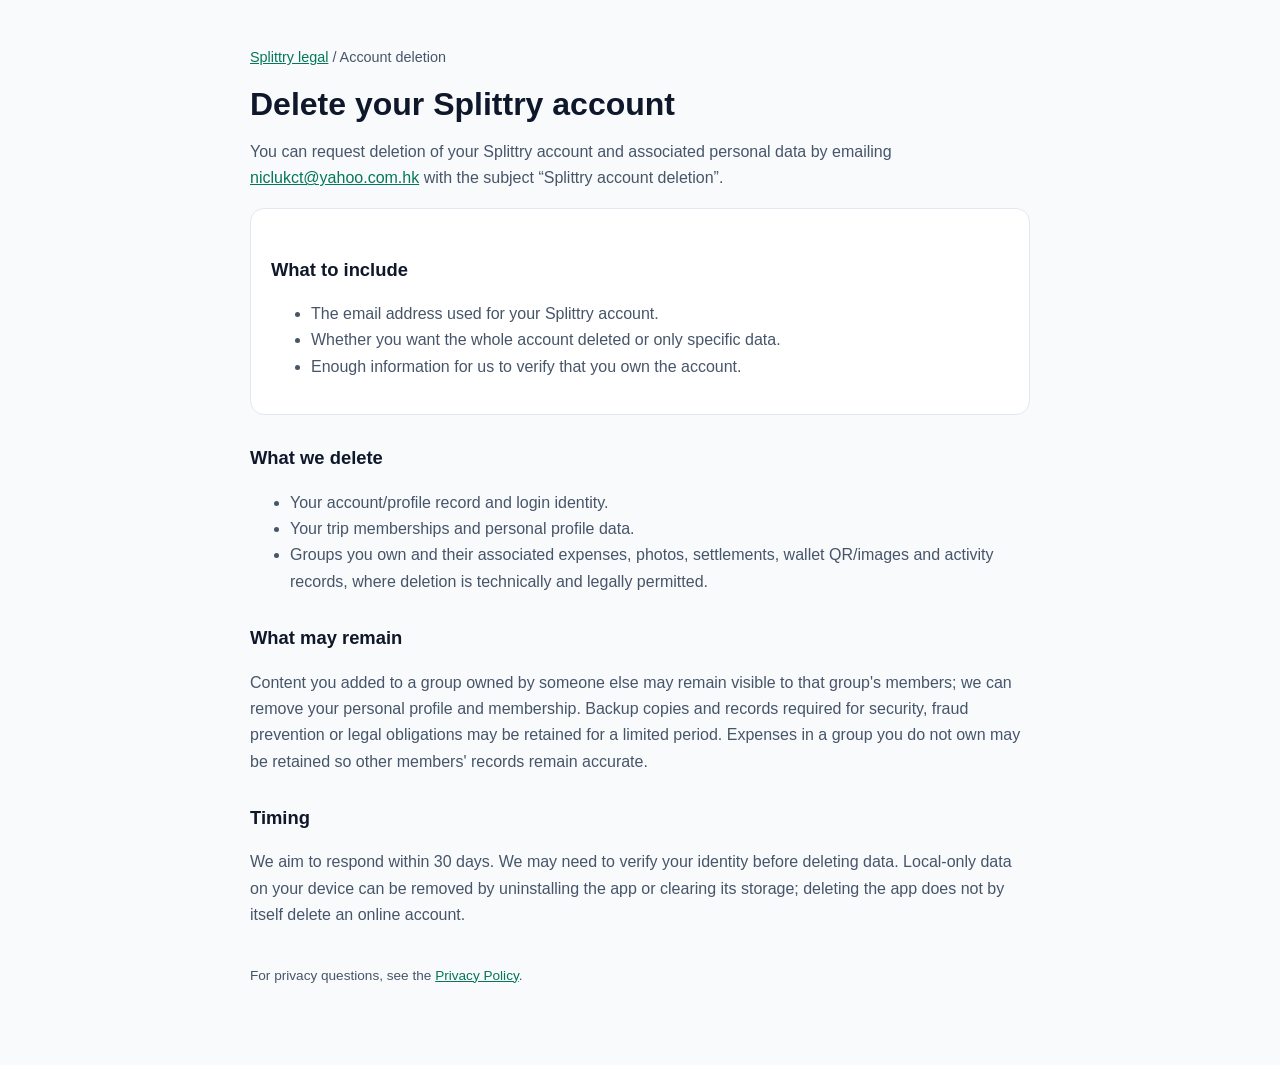
==== delete-account.html @ b38d383f "Add Splittry legal pages" ====
<!doctype html><html lang="en"><head><meta charset="utf-8"><meta name="viewport" content="width=device-width,initial-scale=1"><title>Delete your Splittry account</title><link rel="stylesheet" href="styles.css"></head><body><main class="wrap">
<p class="meta"><a href="index.html">Splittry legal</a> / Account deletion</p>
<h1>Delete your Splittry account</h1>
<p>You can request deletion of your Splittry account and associated personal data by emailing <a href="mailto:niclukct@yahoo.com.hk?subject=Splittry%20account%20deletion">niclukct@yahoo.com.hk</a> with the subject “Splittry account deletion”.</p>
<div class="card"><h2>What to include</h2><ul><li>The email address used for your Splittry account.</li><li>Whether you want the whole account deleted or only specific data.</li><li>Enough information for us to verify that you own the account.</li></ul></div>
<h2>What we delete</h2><ul><li>Your account/profile record and login identity.</li><li>Your trip memberships and personal profile data.</li><li>Groups you own and their associated expenses, photos, settlements, wallet QR/images and activity records, where deletion is technically and legally permitted.</li></ul>
<h2>What may remain</h2><p>Content you added to a group owned by someone else may remain visible to that group's members; we can remove your personal profile and membership. Backup copies and records required for security, fraud prevention or legal obligations may be retained for a limited period. Expenses in a group you do not own may be retained so other members' records remain accurate.</p>
<h2>Timing</h2><p>We aim to respond within 30 days. We may need to verify your identity before deleting data. Local-only data on your device can be removed by uninstalling the app or clearing its storage; deleting the app does not by itself delete an online account.</p>
<footer><p>For privacy questions, see the <a href="privacy.html">Privacy Policy</a>.</p></footer>
</main></body></html>
---- styles.css ----
:root{color-scheme:light dark;--bg:#f8fafc;--fg:#0f172a;--muted:#475569;--card:#fff;--accent:#047857;--line:#e2e8f0}@media(prefers-color-scheme:dark){:root{--bg:#0b1120;--fg:#e2e8f0;--muted:#94a3b8;--card:#111827;--accent:#34d399;--line:#263244}}*{box-sizing:border-box}body{margin:0;background:var(--bg);color:var(--fg);font:16px/1.65 -apple-system,BlinkMacSystemFont,"Segoe UI",Roboto,Helvetica,Arial,sans-serif}.wrap{max-width:820px;margin:0 auto;padding:32px 20px 64px}h1{font-size:2rem;line-height:1.2;margin:0 0 6px}h2{font-size:1.15rem;margin:28px 0 8px}h3{font-size:1rem;margin:22px 0 6px}p,li{color:var(--muted)}a{color:var(--accent)}.meta{color:var(--muted);font-size:.9rem}.card{background:var(--card);border:1px solid var(--line);border-radius:14px;padding:18px 20px;margin:16px 0}.links{display:flex;flex-wrap:wrap;gap:12px;margin-top:22px}.links a{border:1px solid var(--line);border-radius:10px;padding:10px 14px;text-decoration:none;background:var(--card)}footer{margin-top:36px;font-size:.85rem;color:var(--muted)}code{background:rgba(127,127,127,.15);border-radius:5px;padding:1px 5px}
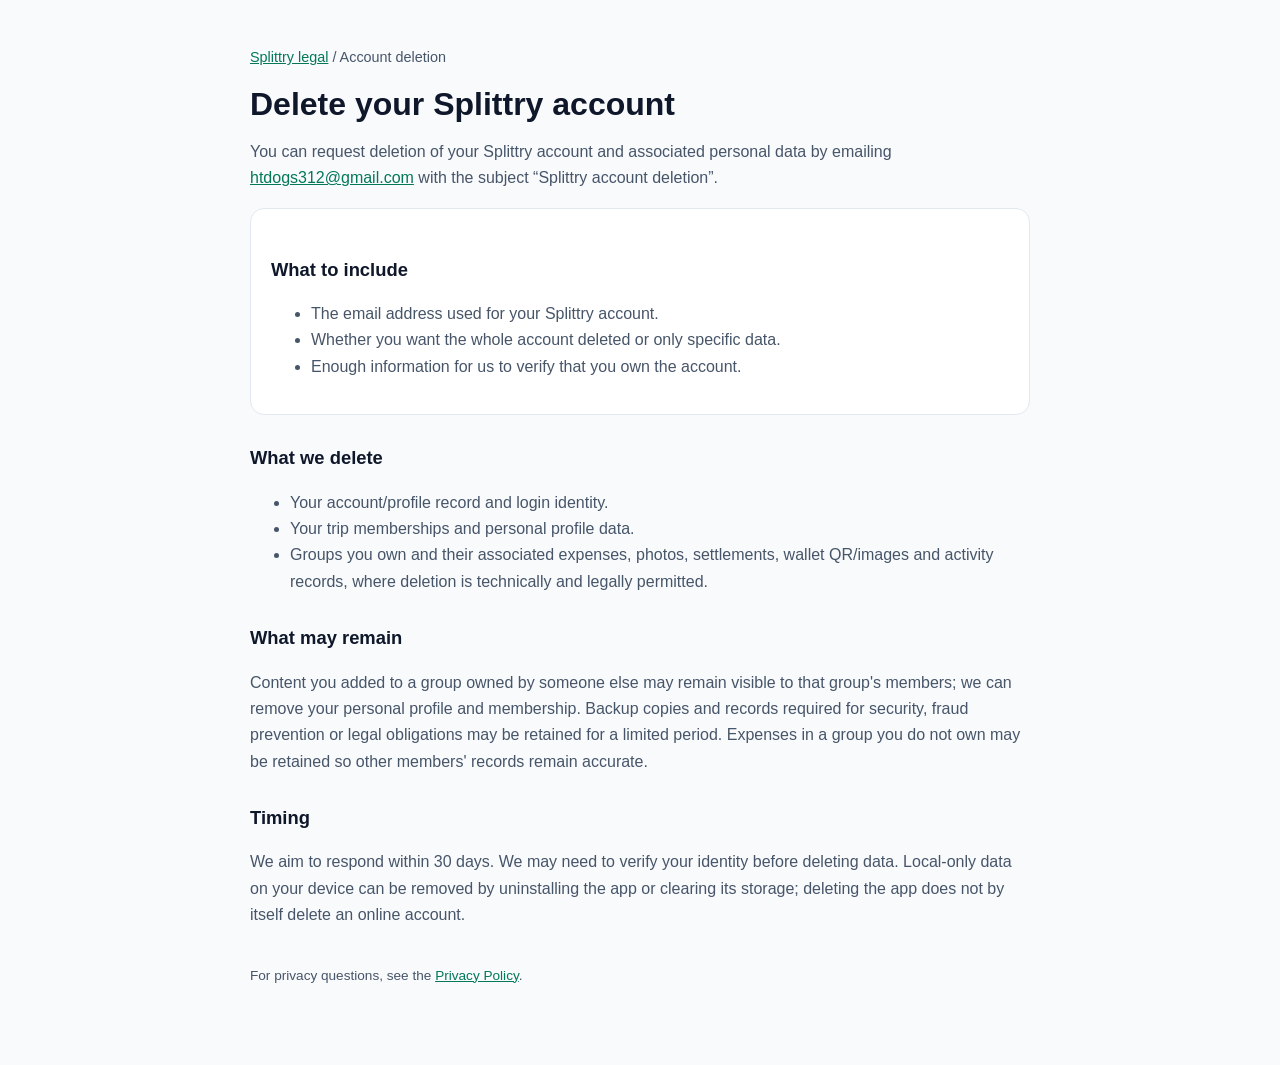
==== commit 9bb8265c: "Update legal contact email" ====
--- a/delete-account.html
+++ b/delete-account.html
@@ -1,7 +1,7 @@
 <!doctype html><html lang="en"><head><meta charset="utf-8"><meta name="viewport" content="width=device-width,initial-scale=1"><title>Delete your Splittry account</title><link rel="stylesheet" href="styles.css"></head><body><main class="wrap">
 <p class="meta"><a href="index.html">Splittry legal</a> / Account deletion</p>
 <h1>Delete your Splittry account</h1>
-<p>You can request deletion of your Splittry account and associated personal data by emailing <a href="mailto:niclukct@yahoo.com.hk?subject=Splittry%20account%20deletion">niclukct@yahoo.com.hk</a> with the subject “Splittry account deletion”.</p>
+<p>You can request deletion of your Splittry account and associated personal data by emailing <a href="mailto:htdogs312@gmail.com?subject=Splittry%20account%20deletion">htdogs312@gmail.com</a> with the subject “Splittry account deletion”.</p>
 <div class="card"><h2>What to include</h2><ul><li>The email address used for your Splittry account.</li><li>Whether you want the whole account deleted or only specific data.</li><li>Enough information for us to verify that you own the account.</li></ul></div>
 <h2>What we delete</h2><ul><li>Your account/profile record and login identity.</li><li>Your trip memberships and personal profile data.</li><li>Groups you own and their associated expenses, photos, settlements, wallet QR/images and activity records, where deletion is technically and legally permitted.</li></ul>
 <h2>What may remain</h2><p>Content you added to a group owned by someone else may remain visible to that group's members; we can remove your personal profile and membership. Backup copies and records required for security, fraud prevention or legal obligations may be retained for a limited period. Expenses in a group you do not own may be retained so other members' records remain accurate.</p>
